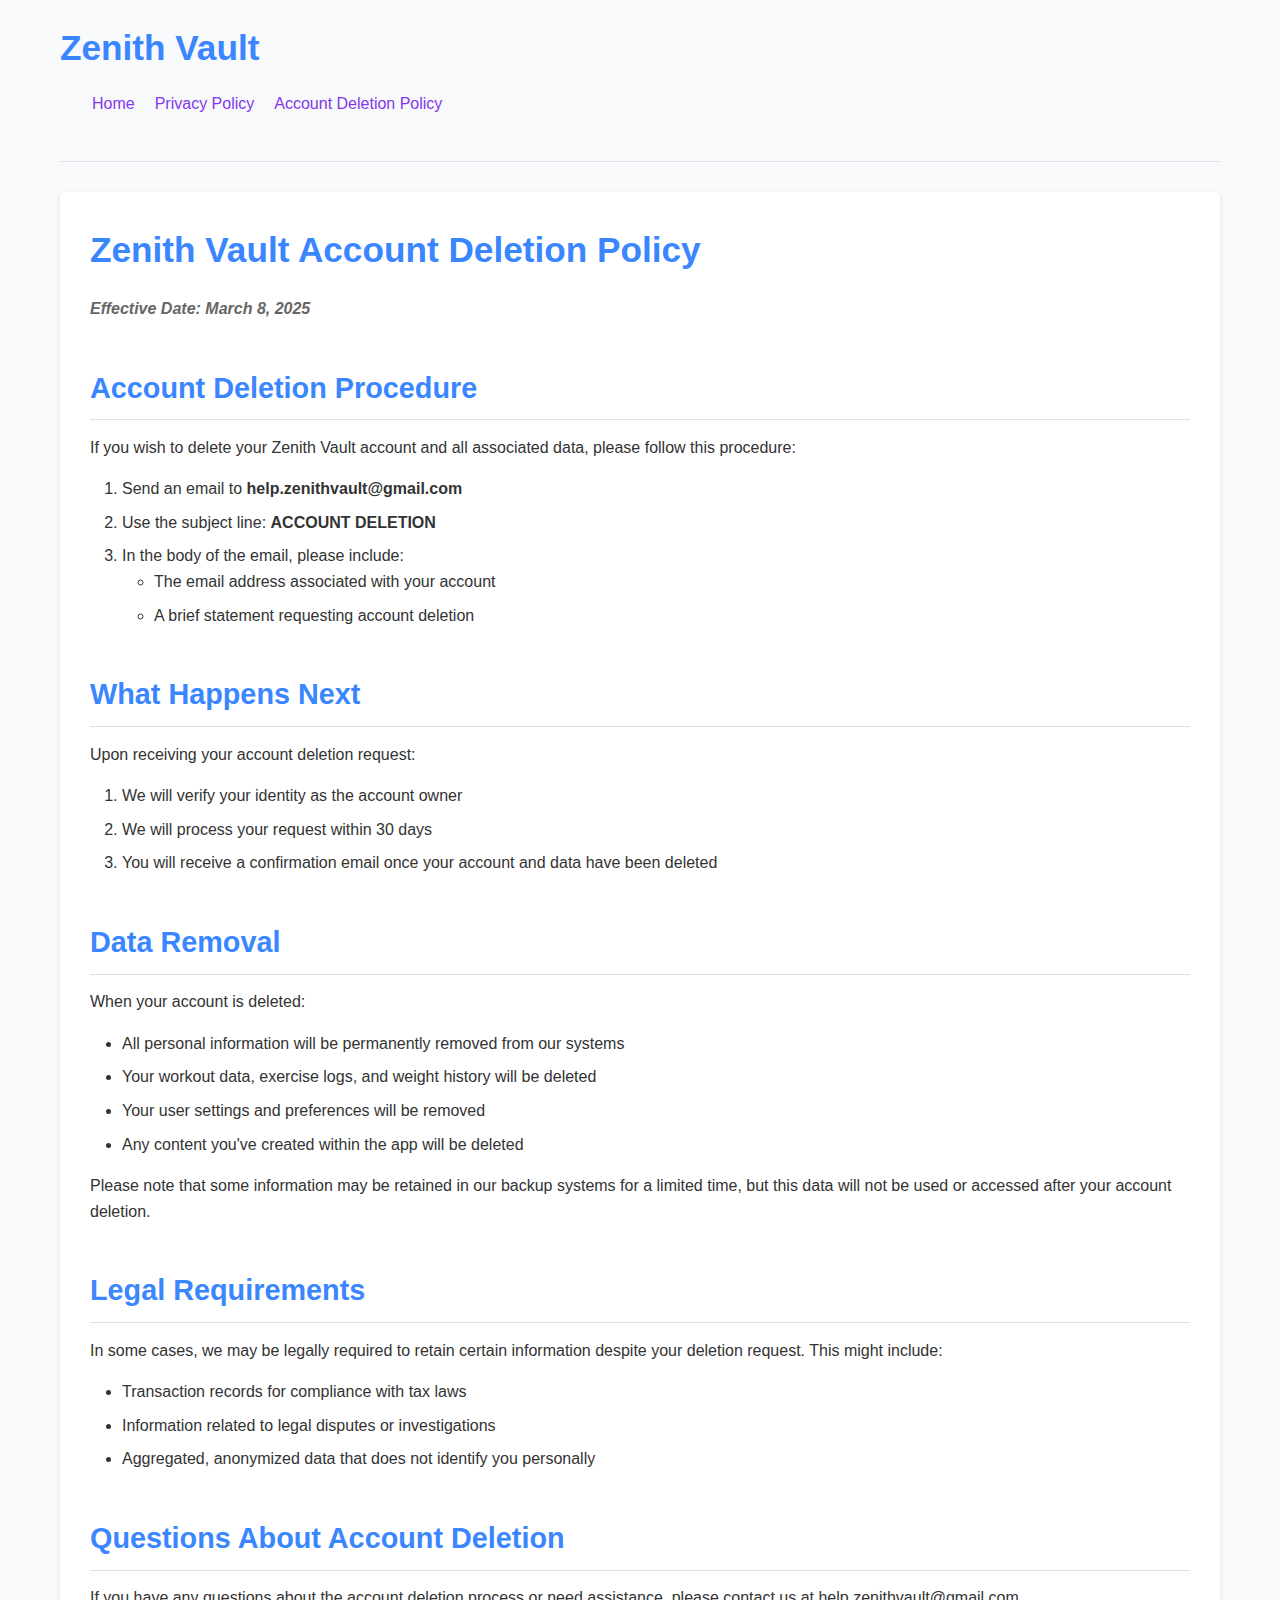
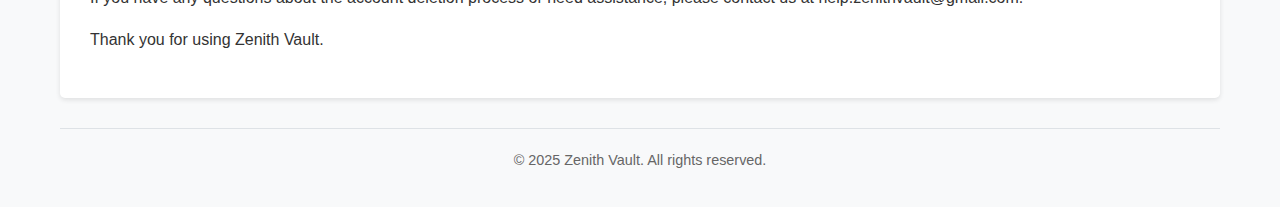
==== account-deletion-policy.html @ 499b5ef5 "Initial commit" ====
<!DOCTYPE html>
<html lang="en">
<head>
    <meta charset="UTF-8">
    <meta name="viewport" content="width=device-width, initial-scale=1.0">
    <title>Account Deletion Policy - Zenith Vault</title>
    <link rel="stylesheet" href="styles.css">
    <meta name="description" content="Zenith Vault Account Deletion Policy - How to delete your account and what happens to your data">
</head>
<body>
    <header>
        <h1>Zenith Vault</h1>
        <nav>
            <ul>
                <li><a href="index.html">Home</a></li>
                <li><a href="privacy-policy.html">Privacy Policy</a></li>
                <li><a href="account-deletion-policy.html">Account Deletion Policy</a></li>
            </ul>
        </nav>
    </header>
    <main>
        <h1>Zenith Vault Account Deletion Policy</h1>
        
        <p class="effective-date"><strong>Effective Date: March 8, 2025</strong></p>
        
        <h2>Account Deletion Procedure</h2>
        
        <p>If you wish to delete your Zenith Vault account and all associated data, please follow this procedure:</p>
        
        <ol>
            <li>Send an email to <strong>help.zenithvault@gmail.com</strong></li>
            <li>Use the subject line: <strong>ACCOUNT DELETION</strong></li>
            <li>In the body of the email, please include:
                <ul>
                    <li>The email address associated with your account</li>
                    <li>A brief statement requesting account deletion</li>
                </ul>
            </li>
        </ol>
        
        <h2>What Happens Next</h2>
        
        <p>Upon receiving your account deletion request:</p>
        
        <ol>
            <li>We will verify your identity as the account owner</li>
            <li>We will process your request within 30 days</li>
            <li>You will receive a confirmation email once your account and data have been deleted</li>
        </ol>
        
        <h2>Data Removal</h2>
        
        <p>When your account is deleted:</p>
        
        <ul>
            <li>All personal information will be permanently removed from our systems</li>
            <li>Your workout data, exercise logs, and weight history will be deleted</li>
            <li>Your user settings and preferences will be removed</li>
            <li>Any content you've created within the app will be deleted</li>
        </ul>
        
        <p>Please note that some information may be retained in our backup systems for a limited time, but this data will not be used or accessed after your account deletion.</p>
        
        <h2>Legal Requirements</h2>
        
        <p>In some cases, we may be legally required to retain certain information despite your deletion request. This might include:</p>
        
        <ul>
            <li>Transaction records for compliance with tax laws</li>
            <li>Information related to legal disputes or investigations</li>
            <li>Aggregated, anonymized data that does not identify you personally</li>
        </ul>
        
        <h2>Questions About Account Deletion</h2>
        
        <p>If you have any questions about the account deletion process or need assistance, please contact us at help.zenithvault@gmail.com.</p>
        
        <p>Thank you for using Zenith Vault.</p>
    </main>
    <footer>
        <p>&copy; 2025 Zenith Vault. All rights reserved.</p>
    </footer>
</body>
</html>
---- styles.css ----
/* Zenith Vault - Policy Pages Stylesheet */

/* Base styles */
:root {
  --primary-color: #3a86ff;
  --secondary-color: #8338ec;
  --text-color: #333;
  --light-bg: #f8f9fa;
  --border-color: #dee2e6;
}

* {
  box-sizing: border-box;
  margin: 0;
  padding: 0;
}

body {
  font-family: 'Segoe UI', Tahoma, Geneva, Verdana, sans-serif;
  line-height: 1.6;
  color: var(--text-color);
  background-color: var(--light-bg);
  max-width: 1200px;
  margin: 0 auto;
  padding: 0 20px;
}

/* Header styles */
header {
  padding: 20px 0;
  border-bottom: 1px solid var(--border-color);
  margin-bottom: 30px;
}

header h1 {
  color: var(--primary-color);
  margin-bottom: 15px;
}

nav ul {
  display: flex;
  list-style: none;
  gap: 20px;
}

nav a {
  text-decoration: none;
  color: var(--secondary-color);
  font-weight: 500;
  transition: color 0.3s;
}

nav a:hover {
  color: var(--primary-color);
  text-decoration: underline;
}

/* Main content styles */
main {
  background-color: white;
  padding: 30px;
  border-radius: 5px;
  box-shadow: 0 2px 5px rgba(0, 0, 0, 0.1);
  margin-bottom: 30px;
}

h1, h2, h3, h4, h5, h6 {
  margin-top: 1.5em;
  margin-bottom: 0.5em;
  color: var(--primary-color);
}

h1 {
  font-size: 2.2em;
  margin-top: 0;
}

h2 {
  font-size: 1.8em;
  border-bottom: 1px solid var(--border-color);
  padding-bottom: 0.3em;
}

h3 {
  font-size: 1.5em;
}

p {
  margin-bottom: 1em;
}

ul, ol {
  margin-bottom: 1em;
  padding-left: 2em;
}

li {
  margin-bottom: 0.5em;
}

strong {
  font-weight: 600;
}

/* Effective date styling */
.effective-date {
  font-style: italic;
  color: #666;
  margin-bottom: 2em;
}

/* Footer styles */
footer {
  text-align: center;
  padding: 20px 0;
  color: #666;
  font-size: 0.9em;
  border-top: 1px solid var(--border-color);
}

/* Responsive adjustments */
@media (max-width: 768px) {
  nav ul {
    flex-direction: column;
    gap: 10px;
  }
  
  main {
    padding: 20px;
  }
  
  h1 {
    font-size: 1.8em;
  }
  
  h2 {
    font-size: 1.5em;
  }
  
  h3 {
    font-size: 1.3em;
  }
}
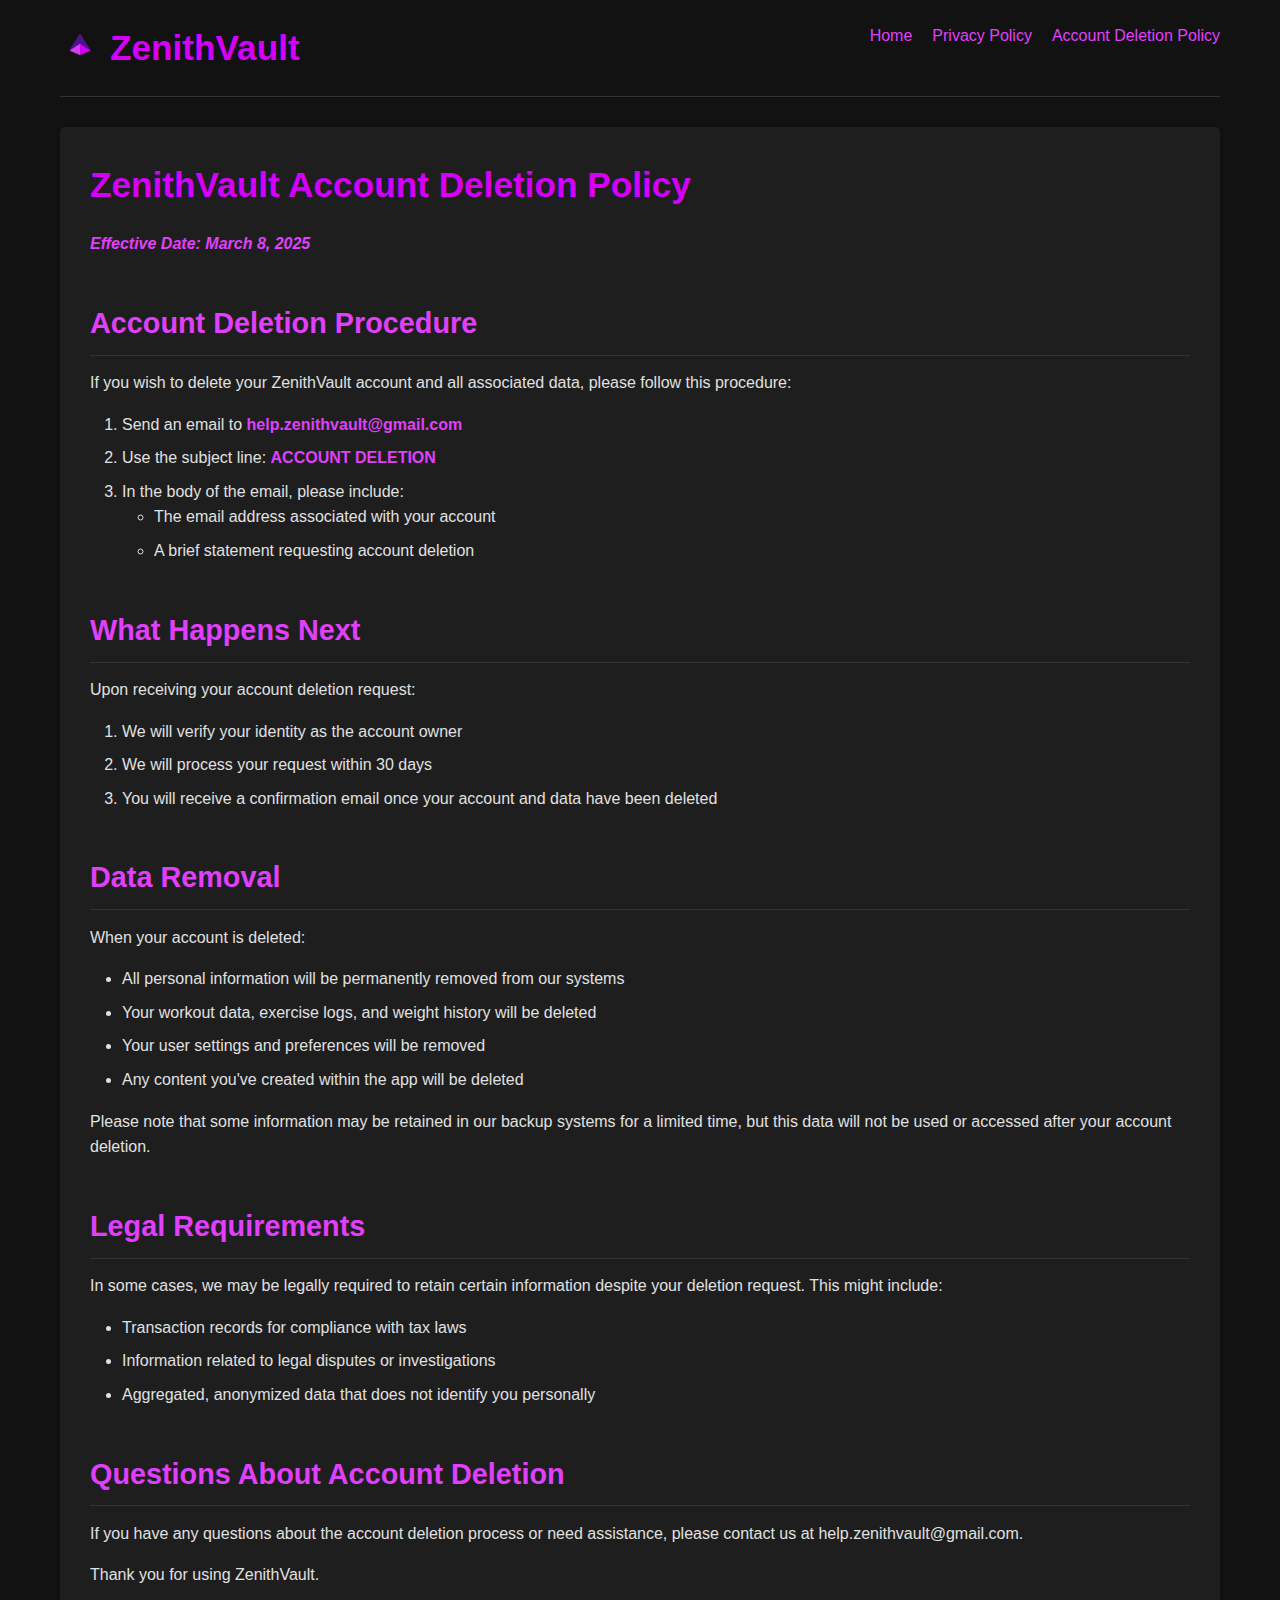
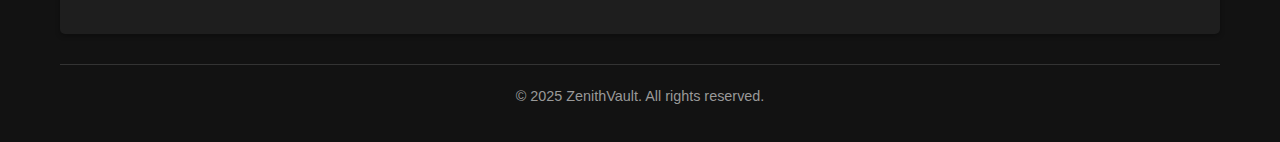
==== commit a89f58da: "updated style and name" ====
--- a/account-deletion-policy.html
+++ b/account-deletion-policy.html
@@ -3,13 +3,22 @@
 <head>
     <meta charset="UTF-8">
     <meta name="viewport" content="width=device-width, initial-scale=1.0">
-    <title>Account Deletion Policy - Zenith Vault</title>
+    <title>Account Deletion Policy - ZenithVault</title>
     <link rel="stylesheet" href="styles.css">
-    <meta name="description" content="Zenith Vault Account Deletion Policy - How to delete your account and what happens to your data">
+    <meta name="description" content="ZenithVault Account Deletion Policy - How to delete your account and what happens to your data">
 </head>
 <body>
     <header>
-        <h1>Zenith Vault</h1>
+        <div class="logo-container">
+            <svg xmlns="http://www.w3.org/2000/svg" viewBox="0 0 200 200" width="40" height="40">
+                <!-- Centered pyramid scaled to 75% -->
+                <path d="M100,28.75 L152.5,112.5 L100,135 L47.5,112.5 Z" fill="#7B1FA2"/>
+                <path d="M47.5,112.5 L100,135 L100,77.5 L47.5,112.5 Z" fill="#E040FB" fill-opacity="0.9"/>
+                <path d="M100,77.5 L100,135 L152.5,112.5 L100,77.5 Z" fill="#D500F9" fill-opacity="0.95"/>
+                <path d="M47.5,112.5 L100,77.5 L152.5,112.5 L100,28.75 Z" fill="#4A148C"/>
+            </svg>
+            <h1>ZenithVault</h1>
+        </div>
         <nav>
             <ul>
                 <li><a href="index.html">Home</a></li>
@@ -19,13 +28,13 @@
         </nav>
     </header>
     <main>
-        <h1>Zenith Vault Account Deletion Policy</h1>
+        <h1>ZenithVault Account Deletion Policy</h1>
         
         <p class="effective-date"><strong>Effective Date: March 8, 2025</strong></p>
         
         <h2>Account Deletion Procedure</h2>
         
-        <p>If you wish to delete your Zenith Vault account and all associated data, please follow this procedure:</p>
+        <p>If you wish to delete your ZenithVault account and all associated data, please follow this procedure:</p>
         
         <ol>
             <li>Send an email to <strong>help.zenithvault@gmail.com</strong></li>
@@ -75,10 +84,10 @@
         
         <p>If you have any questions about the account deletion process or need assistance, please contact us at help.zenithvault@gmail.com.</p>
         
-        <p>Thank you for using Zenith Vault.</p>
+        <p>Thank you for using ZenithVault.</p>
     </main>
     <footer>
-        <p>&copy; 2025 Zenith Vault. All rights reserved.</p>
+        <p>&copy; 2025 ZenithVault. All rights reserved.</p>
     </footer>
 </body>
 </html>--- a/styles.css
+++ b/styles.css
@@ -1,12 +1,16 @@
-/* Zenith Vault - Policy Pages Stylesheet */
+/* ZenithVault - Policy Pages Stylesheet */
 
-/* Base styles */
+/* Base styles with dark mode */
 :root {
-  --primary-color: #3a86ff;
-  --secondary-color: #8338ec;
-  --text-color: #333;
-  --light-bg: #f8f9fa;
-  --border-color: #dee2e6;
+  --primary-color: #D500F9; /* Bright purple from logo */
+  --secondary-color: #E040FB; /* Light purple from logo */
+  --accent-color: #7B1FA2; /* Medium purple from logo */
+  --dark-accent: #4A148C; /* Dark purple from logo */
+  --text-color: #E0E0E0; /* Light gray for text */
+  --dark-bg: #121212; /* Dark background */
+  --darker-bg: #0A0A0A; /* Darker background for contrast */
+  --card-bg: #1E1E1E; /* Slightly lighter than background for cards */
+  --border-color: #333333; /* Dark border */
 }
 
 * {
@@ -19,7 +23,7 @@
   font-family: 'Segoe UI', Tahoma, Geneva, Verdana, sans-serif;
   line-height: 1.6;
   color: var(--text-color);
-  background-color: var(--light-bg);
+  background-color: var(--dark-bg);
   max-width: 1200px;
   margin: 0 auto;
   padding: 0 20px;
@@ -30,11 +34,25 @@
   padding: 20px 0;
   border-bottom: 1px solid var(--border-color);
   margin-bottom: 30px;
+  display: flex;
+  align-items: center;
+  justify-content: space-between;
+}
+
+.logo-container {
+  display: flex;
+  align-items: center;
+}
+
+.logo-container svg {
+  width: 40px;
+  height: 40px;
+  margin-right: 10px;
 }
 
 header h1 {
   color: var(--primary-color);
-  margin-bottom: 15px;
+  margin-bottom: 0;
 }
 
 nav ul {
@@ -57,10 +75,10 @@
 
 /* Main content styles */
 main {
-  background-color: white;
+  background-color: var(--card-bg);
   padding: 30px;
   border-radius: 5px;
-  box-shadow: 0 2px 5px rgba(0, 0, 0, 0.1);
+  box-shadow: 0 2px 5px rgba(0, 0, 0, 0.3);
   margin-bottom: 30px;
 }
 
@@ -79,10 +97,12 @@
   font-size: 1.8em;
   border-bottom: 1px solid var(--border-color);
   padding-bottom: 0.3em;
+  color: var(--secondary-color);
 }
 
 h3 {
   font-size: 1.5em;
+  color: var(--accent-color);
 }
 
 p {
@@ -100,12 +120,22 @@
 
 strong {
   font-weight: 600;
+  color: var(--secondary-color);
+}
+
+a {
+  color: var(--primary-color);
+  text-decoration: none;
+}
+
+a:hover {
+  text-decoration: underline;
 }
 
 /* Effective date styling */
 .effective-date {
   font-style: italic;
-  color: #666;
+  color: #999;
   margin-bottom: 2em;
 }
 
@@ -113,7 +143,7 @@
 footer {
   text-align: center;
   padding: 20px 0;
-  color: #666;
+  color: #999;
   font-size: 0.9em;
   border-top: 1px solid var(--border-color);
 }
@@ -140,4 +170,13 @@
   h3 {
     font-size: 1.3em;
   }
+  
+  header {
+    flex-direction: column;
+    align-items: flex-start;
+  }
+  
+  nav {
+    margin-top: 15px;
+  }
 }